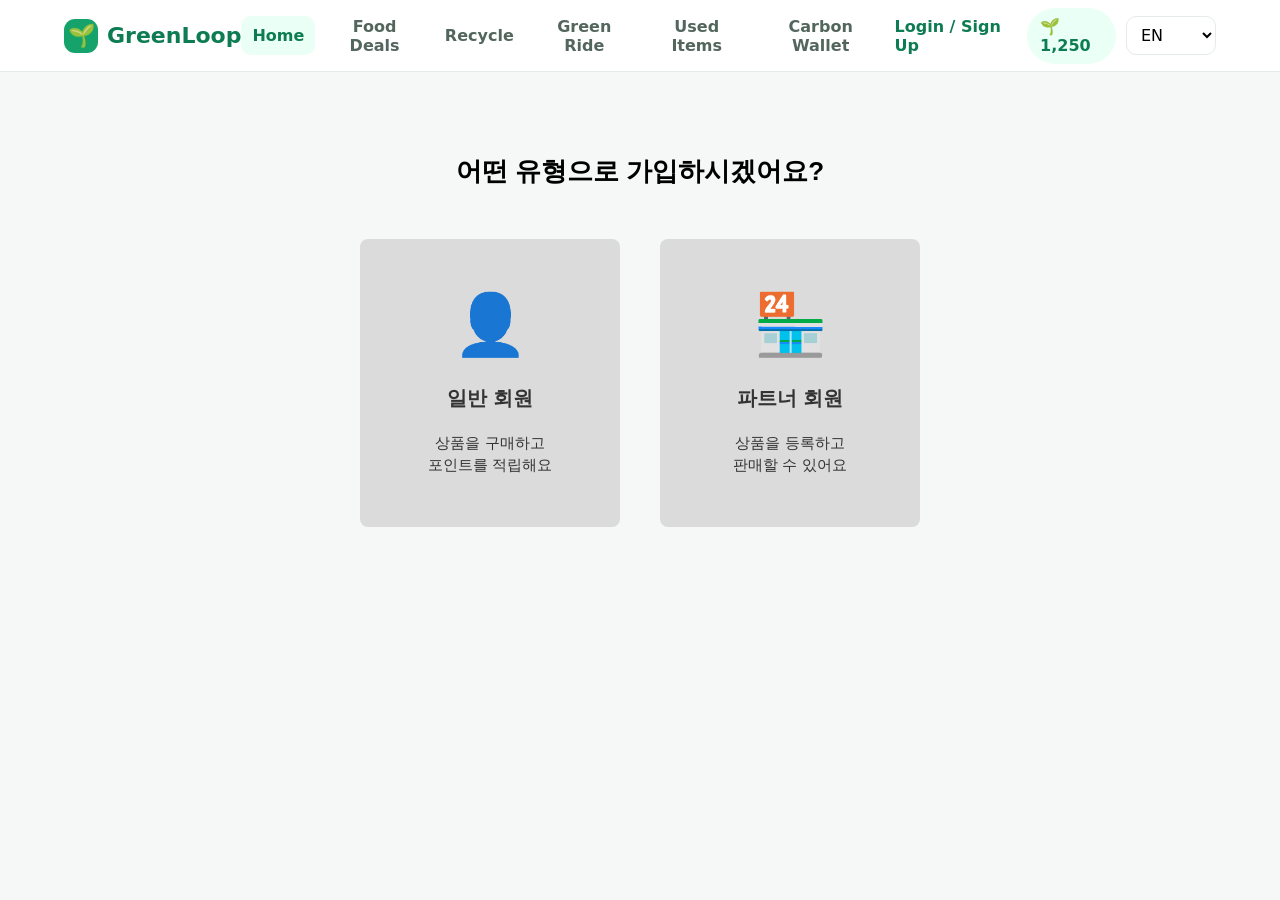
==== register.html @ bd13ed6c "잠깐저장할게요" ====
<!DOCTYPE html>
<html lang="en">
<head>
    <meta charset="UTF-8">
    <meta name="viewport" content="width=device-width, initial-scale=1.0">
    <title>GreenLoop — Sustainable Local Marketplace</title>
    <link rel="stylesheet" href="style.css">
    <style>
        .role-selection-wrapper {
            display: flex;
            flex-direction: column;
            align-items: center;
            padding: 60px 20px;
            font-family: 'Malgun Gothic', sans-serif;
        }

        .role-selection-wrapper .title {
            font-size: 26px;
            font-weight: bold;
            margin-bottom: 50px;
            color: #000;
        }

        .card-container {
            display: flex;
            gap: 40px; /* 두 카드 사이의 간격 */
        }

        /* 카드 기본 스타일 (이미지 기반 회색 배경 적용) */
        .role-card {
            background-color: #dbdbdb; 
            border-radius: 8px;
            width: 260px;
            padding: 50px 20px;
            text-align: center;
            cursor: pointer;
            transition: background-color 0.2s, transform 0.2s;
        }

        .role-card:hover {
            background-color: #cccccc;
            transform: translateY(-3px); /* 마우스 오버 시 살짝 떠오르는 효과 */
        }

        .role-card .icon-placeholder {
            font-size: 60px;
            margin-bottom: 25px;
        }

        .role-card h3 {
            font-size: 20px;
            font-weight: 600;
            margin: 0 0 20px 0;
            color: #333;
        }

        .role-card p {
            font-size: 15px;
            color: #333;
            line-height: 1.5;
            margin: 0;
        }
    </style>
</head>
<body>

    <!-- =========================================================
        NAV
    ========================================================= -->

    <nav class="nav">

        <div class="logo">
            <span>🌱</span>
            GreenLoop
        </div>

        <div class="navlinks">

            <button class="active"
                    data-page="home"
                    onclick="showPage('home',this)">
                Home
            </button>

            <button data-page="food"
                    onclick="showPage('food',this)">
                Food Deals
            </button>

            <button data-page="recycle"
                    onclick="showPage('recycle',this)">
                Recycle
            </button>

            <button data-page="transport"
                    onclick="showPage('transport',this)">
                Green Ride
            </button>

            <button data-page="used"
                    onclick="showPage('used',this)">
                Used Items
            </button>

            <button data-page="wallet"
                    onclick="showPage('wallet',this)">
                Carbon Wallet
            </button>

        </div>

        <div class="actions">
            <div
                href="#"
                id="googleLoginLink"
                data-i18n="login"
                onclick="triggerGoogleLogin(event)"
                style="cursor: pointer; font-weight: 850; color: var(--green2); text-decoration: none; padding: 0 10px;">
                Login / Sign Up
            </div>
            <div id="userInfo" style="display: none; align-items: center; gap: 10px; padding: 0 10px;">
                <span id="userName" style="font-weight: 850; color: var(--green2);"></span>
                <button onclick="logout()" style="cursor: pointer; border: none; background: none; font-weight: 850; color: var(--muted); padding: 0;">
                    Logout
                </button>
            </div>
            <div class="credits">
                🌱 <span id="navCredits">1,250</span>
            </div>

            <select class="lang"
                    id="language"
                    onchange="setLanguage(this.value)">
                <option value="en">EN</option>
                <option value="th">TH</option>
                <option value="ko">한국어</option>
            </select>

        </div>

    </nav>

    <main class="role-selection-wrapper">
        <h2 class="title">어떤 유형으로 가입하시겠어요?</h2>
        
        <div class="card-container">
            <!-- 일반 회원 카드 -->
            <div class="role-card" id="memberCard">
                <div class="icon-placeholder">👤</div> <!-- 이미지로 교체 가능 -->
                <h3>일반 회원</h3>
                <p>상품을 구매하고<br>포인트를 적립해요</p>
            </div>

            <!-- 파트너 회원 카드 -->
            <div class="role-card" id="partnerCard">
                <div class="icon-placeholder">🏪</div> <!-- 이미지로 교체 가능 -->
                <h3>파트너 회원</h3>
                <p>상품을 등록하고<br>판매할 수 있어요</p>
            </div>
        </div>
    </main>
    <script src="script.js"></script>
    <script src="register.js"></script>
</body>
</html>
---- style.css ----
:root{
    --green:#16a36b;
    --green2:#0d7c52;
    --mint:#eafff5;
    --ink:#10241b;
    --muted:#6b7d74;
    --bg:#f5f8f6;
    --card:#fff;
    --line:#e5ece8;
    --yellow:#ffd95a;
    --red:#ff6b6b;
    --blue:#407de8;
    --shadow:0 12px 35px rgba(16,36,27,.08);
}

*{box-sizing:border-box}

html{
    scroll-behavior:smooth;
}

body{
    margin:0;
    font-family:Inter,ui-sans-serif,system-ui,-apple-system,"Segoe UI",sans-serif;
    color:var(--ink);
    background:var(--bg);
}

button,input,select,textarea{
    font:inherit;
}

button{
    cursor:pointer;
    border:0;
}

button:disabled{
    cursor:not-allowed;
    opacity:.65;
}

/* =========================================================
   NAV
========================================================= */

.nav{
    height:72px;
    background:#fff;
    border-bottom:1px solid var(--line);
    display:flex;
    align-items:center;
    justify-content:space-between;
    padding:0 5%;
    position:sticky;
    top:0;
    z-index:100;
}

.logo{
    font-size:22px;
    font-weight:900;
    color:var(--green2);
    display:flex;
    align-items:center;
    gap:9px;
    white-space:nowrap;
}

.logo span{
    background:var(--green);
    color:#fff;
    width:34px;
    height:34px;
    border-radius:11px;
    display:grid;
    place-items:center;
}

.navlinks{
    display:flex;
    gap:7px;
    align-items:center;
}

.navlinks button{
    background:none;
    color:#53665e;
    font-weight:700;
    padding:10px 11px;
    border-radius:10px;
}

.navlinks button:hover,
.navlinks button.active{
    color:var(--green2);
    background:var(--mint);
}

.actions{
    display:flex;
    align-items:center;
    gap:10px;
}

.credits{
    background:var(--mint);
    color:var(--green2);
    padding:9px 13px;
    border-radius:999px;
    font-weight:850;
}

.lang{
    border:1px solid var(--line);
    background:#fff;
    border-radius:10px;
    padding:8px 10px;
}

/* =========================================================
   PAGE
========================================================= */

.page{
    display:none;
    min-height:calc(100vh - 72px);
    animation:fadeIn .25s ease;
}

.page.active{
    display:block;
}

@keyframes fadeIn{
    from{
        opacity:0;
        transform:translateY(8px);
    }
    to{
        opacity:1;
        transform:translateY(0);
    }
}

.container{
    max-width:1280px;
    margin:auto;
    padding:32px 5% 70px;
}

/* =========================================================
   COMMON
========================================================= */

.sectionHead{
    display:flex;
    justify-content:space-between;
    align-items:end;
    margin:25px 0 18px;
}

.sectionHead h2{
    margin:0;
    font-size:25px;
}

.sectionHead p{
    margin:5px 0 0;
    color:var(--muted);
}

.viewall{
    background:none;
    color:var(--green2);
    font-weight:850;
}

.grid{
    display:grid;
    grid-template-columns:repeat(4,1fr);
    gap:16px;
}

.card{
    background:#fff;
    border:1px solid var(--line);
    border-radius:20px;
    overflow:hidden;
    box-shadow:var(--shadow);
    transition:.2s;
}

.card:hover{
    transform:translateY(-3px);
}

.pic{
    height:160px;
    display:grid;
    place-items:center;
    font-size:65px;
    background:linear-gradient(135deg,#dff8eb,#f7fff9);
    position:relative;
}

.tag{
    position:absolute;
    left:12px;
    top:12px;
    background:#fff;
    padding:6px 9px;
    border-radius:999px;
    font-size:12px;
    font-weight:850;
    color:var(--green2);
}

.cardbody{
    padding:16px;
}

.cardbody h3{
    margin:0 0 7px;
    font-size:17px;
}

.muted{
    color:var(--muted);
    font-size:13px;
}

.price{
    margin-top:12px;
    display:flex;
    align-items:center;
    gap:8px;
}

.price strong{
    font-size:20px;
}

.old{
    text-decoration:line-through;
    color:#9ba9a3;
}

.discount{
    color:#e04d4d;
    font-size:12px;
    font-weight:800;
    background:#fff0f0;
    padding:5px 7px;
    border-radius:7px;
}

.row{
    display:flex;
    justify-content:space-between;
    align-items:center;
    gap:10px;
    margin-top:13px;
}

.primary{
    background:var(--green);
    color:#fff;
    padding:10px 13px;
    border-radius:10px;
    font-weight:800;
}

.primary:hover{
    background:var(--green2);
}

.secondary{
    background:var(--mint);
    color:var(--green2);
    padding:10px 13px;
    border-radius:10px;
    font-weight:800;
}

/* =========================================================
   PAGE HEADER
========================================================= */

.pageHeader{
    background:linear-gradient(135deg,#0d7c52,#18ad70);
    color:#fff;
    border-radius:25px;
    padding:30px;
    margin-bottom:25px;
}

.pageHeader h1{
    margin:0;
    font-size:36px;
}

.pageHeader p{
    margin:8px 0 0;
    opacity:.92;
}

/* =========================================================
   HOME
========================================================= */

.hero{
    display:grid;
    grid-template-columns:1.35fr .65fr;
    gap:24px;
    margin-bottom:25px;
}

.heroMain{
    background:linear-gradient(135deg,#0d7c52,#18ad70);
    border-radius:28px;
    padding:42px;
    color:#fff;
    min-height:340px;
    position:relative;
    overflow:hidden;
}

.heroMain::after{
    content:"🌱";
    position:absolute;
    right:30px;
    bottom:-25px;
    font-size:170px;
    opacity:.13;
}

.heroMain h1{
    font-size:48px;
    line-height:1.03;
    margin:0 0 15px;
    max-width:650px;
}

.heroMain p{
    font-size:18px;
    opacity:.9;
    max-width:560px;
}

.search{
    margin-top:28px;
    background:#fff;
    border-radius:15px;
    padding:5px;
    display:flex;
    max-width:650px;
}

.search input{
    border:0;
    outline:0;
    flex:1;
    padding:13px 15px;
    color:var(--ink);
    background:transparent;
}

.search button{
    background:var(--green2);
    color:#fff;
    padding:12px 18px;
    border-radius:11px;
}

.wallet{
    background:#10241b;
    border-radius:28px;
    padding:30px;
    color:#fff;
    box-shadow:var(--shadow);
}

.wallet small{
    color:#b8cec4;
}

.wallet .big{
    font-size:43px;
    font-weight:900;
    margin:12px 0;
}

.wallet .impact{
    background:#1a392d;
    padding:15px;
    border-radius:16px;
    margin-top:22px;
}

.redeem{
    margin-top:16px;
    width:100%;
    background:var(--yellow);
    color:#1f2b22;
    padding:13px;
    border-radius:12px;
    font-weight:850;
}

.quick{
    display:grid;
    grid-template-columns:repeat(4,1fr);
    gap:14px;
    margin-bottom:32px;
}

.quick button{
    background:#fff;
    border:1px solid var(--line);
    padding:18px;
    border-radius:18px;
    text-align:left;
    box-shadow:var(--shadow);
    transition:.2s;
}

.quick button:hover{
    transform:translateY(-3px);
}

.quick span{
    font-size:25px;
}

.quick b{
    display:block;
    margin-top:8px;
}

.featurePanel{
    background:#fff;
    border:1px solid var(--line);
    border-radius:24px;
    padding:25px;
    box-shadow:var(--shadow);
}

.featureStats{
    display:grid;
    grid-template-columns:repeat(3,1fr);
    gap:15px;
}

.statBox{
    background:var(--mint);
    border-radius:18px;
    padding:20px;
}

.statBox strong{
    display:block;
    font-size:30px;
    color:var(--green2);
}

.statBox span{
    color:var(--muted);
    font-size:13px;
}

/* =========================================================
   FOOD PAGE
========================================================= */

.foodHeader{
    display:flex;
    justify-content:space-between;
    align-items:center;
}

.foodCartButton{
    background:#10241b;
    color:#fff;
    padding:12px 17px;
    border-radius:13px;
    font-weight:850;
}

.foodCartButton span{
    background:var(--green);
    padding:3px 7px;
    border-radius:999px;
    margin-left:5px;
}

.foodToolbar{
    display:flex;
    gap:10px;
    overflow-x:auto;
    margin-bottom:20px;
    padding-bottom:3px;
}

.foodCategory{
    background:#fff;
    border:1px solid var(--line);
    color:#52655d;
    padding:10px 16px;
    border-radius:999px;
    white-space:nowrap;
    font-weight:750;
}

.foodCategory:hover,
.foodCategory.active{
    background:var(--green);
    color:#fff;
    border-color:var(--green);
}

.foodBanner{
    background:linear-gradient(135deg,#0d7c52,#18ad70);
    color:#fff;
    border-radius:23px;
    padding:25px 30px;
    display:flex;
    justify-content:space-between;
    align-items:center;
    margin-bottom:30px;
    overflow:hidden;
}

.foodBanner span{
    background:rgba(255,255,255,.15);
    padding:6px 9px;
    border-radius:999px;
    font-size:11px;
    font-weight:900;
}

.foodBanner h2{
    font-size:38px;
    margin:12px 0 4px;
}

.foodBanner p{
    margin:0;
    opacity:.9;
}

.foodBannerIcon{
    font-size:105px;
    opacity:.3;
}

.restaurantGrid{
    display:grid;
    grid-template-columns:repeat(2,1fr);
    gap:18px;
}

.restaurantCard{
    background:#fff;
    border:1px solid var(--line);
    border-radius:22px;
    overflow:hidden;
    box-shadow:var(--shadow);
    transition:.2s;
}

.restaurantCard:hover{
    transform:translateY(-3px);
}

.restaurantImage{
    height:210px;
    display:grid;
    place-items:center;
    font-size:85px;
    position:relative;
}

.bakeryImage{
    background:linear-gradient(135deg,#fff0dc,#fffaf3);
}

.sushiImage{
    background:linear-gradient(135deg,#ffe5e5,#fff8f8);
}

.pizzaImage{
    background:linear-gradient(135deg,#ffeacb,#fff8ed);
}

.saladImage{
    background:linear-gradient(135deg,#ddf8df,#f7fff7);
}

.restaurantDiscount{
    position:absolute;
    left:14px;
    top:14px;
    background:#fff;
    color:#dd4040;
    padding:7px 10px;
    border-radius:999px;
    font-size:12px;
    font-weight:900;
    box-shadow:0 3px 12px rgba(0,0,0,.08);
}

.restaurantOpen{
    position:absolute;
    right:14px;
    top:14px;
    background:#16a36b;
    color:#fff;
    padding:7px 10px;
    border-radius:999px;
    font-size:11px;
    font-weight:900;
}

.restaurantBody{
    padding:17px;
}

.restaurantTop{
    display:flex;
    justify-content:space-between;
    gap:10px;
}

.restaurantTop h3{
    margin:0 0 5px;
}

.restaurantMeta{
    color:var(--muted);
    font-size:13px;
}

.restaurantEco{
    background:var(--mint);
    color:var(--green2);
    padding:6px 9px;
    height:max-content;
    border-radius:999px;
    font-size:12px;
    font-weight:900;
}

.restaurantDescription{
    color:var(--muted);
    font-size:13px;
    line-height:1.5;
}

.restaurantDelivery{
    display:flex;
    justify-content:space-between;
    color:#52655d;
    font-size:12px;
    margin:12px 0;
}

.restaurantButton{
    width:100%;
    background:var(--green);
    color:#fff;
    padding:12px;
    border-radius:11px;
    font-weight:850;
}

.restaurantButton:hover{
    background:var(--green2);
}

.foodItemGrid{
    display:grid;
    grid-template-columns:repeat(3,1fr);
    gap:18px;
}

.foodItemCard{
    background:#fff;
    border:1px solid var(--line);
    border-radius:22px;
    overflow:hidden;
    box-shadow:var(--shadow);
    transition:.2s;
}

.foodItemCard:hover{
    transform:translateY(-3px);
}

.foodItemImage{
    height:120px;
    display:grid;
    place-items:center;
    font-size:56px;
    background:var(--mint);
}

.foodItemBody{
    padding:17px;
}

.foodItemBody h4{
    margin:0 0 4px;
}

.foodItemRestaurant{
    margin:0 0 8px;
    color:var(--green2);
    font-size:12px;
    font-weight:850;
}

.foodItemDescription{
    margin:0 0 12px;
    color:var(--muted);
    font-size:13px;
    line-height:1.5;
}

.foodItemFooter{
    display:flex;
    justify-content:space-between;
    align-items:center;
}

.greenFoodRewards{
    margin-top:28px;
    background:var(--mint);
    padding:18px 20px;
    border-radius:18px;
    display:flex;
    align-items:center;
    gap:14px;
}

.greenFoodIcon{
    font-size:35px;
}

.greenFoodRewards p{
    margin:4px 0 0;
    color:var(--muted);
    font-size:13px;
}

/* =========================================================
   FOOD MODALS
========================================================= */

.foodModal{
    display:none;
    position:fixed;
    inset:0;
    background:rgba(10,25,18,.58);
    z-index:500;
    padding:20px;
    overflow-y:auto;
    align-items:center;
    justify-content:center;
}

.foodModal.show{
    display:flex;
}

.foodModalBox{
    width:min(720px,100%);
    max-height:92vh;
    overflow-y:auto;
    background:#fff;
    border-radius:25px;
    padding:25px;
    box-shadow:0 30px 80px rgba(0,0,0,.2);
}

.checkoutBox{
    width:min(600px,100%);
}

.foodModalHeader{
    display:flex;
    justify-content:space-between;
    gap:15px;
    align-items:flex-start;
}

.foodModalHeader h2{
    margin:6px 0 4px;
}

.foodModalRestaurantIcon{
    width:54px;
    height:54px;
    border-radius:15px;
    background:var(--mint);
    display:grid;
    place-items:center;
    font-size:28px;
}

.closeFoodModal{
    width:36px;
    height:36px;
    border-radius:50%;
    background:#edf3f0;
    font-size:20px;
}

.menuList{
    margin-top:20px;
}

.menuItem{
    display:grid;
    grid-template-columns:80px 1fr auto;
    gap:13px;
    align-items:center;
    padding:13px 0;
    border-bottom:1px solid var(--line);
}

.menuItemImage{
    width:80px;
    height:80px;
    border-radius:15px;
    display:grid;
    place-items:center;
    font-size:38px;
    background:var(--mint);
}

.menuItemInfo h4{
    margin:0 0 4px;
}

.menuItemInfo p{
    margin:0 0 6px;
    color:var(--muted);
    font-size:12px;
}

.menuPrice{
    font-weight:900;
    color:var(--green2);
}

.addMenu{
    background:var(--green);
    color:#fff;
    width:38px;
    height:38px;
    border-radius:50%;
    font-size:20px;
    font-weight:900;
}

.restaurantNote{
    margin-top:15px;
    padding:12px;
    background:var(--mint);
    color:var(--green2);
    border-radius:12px;
    display:flex;
    gap:8px;
    font-size:12px;
}

.checkoutButton{
    margin-top:15px;
    width:100%;
    background:var(--green);
    color:#fff;
    padding:14px;
    border-radius:13px;
    font-weight:900;
}

.cartItems{
    margin:15px 0;
}

.emptyCart{
    text-align:center;
    padding:35px;
    color:var(--muted);
}

.cartItem{
    display:flex;
    align-items:center;
    gap:12px;
    padding:12px 0;
    border-bottom:1px solid var(--line);
}

.cartItemEmoji{
    width:45px;
    height:45px;
    background:var(--mint);
    border-radius:12px;
    display:grid;
    place-items:center;
    font-size:22px;
}

.cartItemInfo{
    flex:1;
}

.cartItemInfo small{
    display:block;
    color:var(--muted);
    margin-top:3px;
}

.qtyControls{
    display:flex;
    align-items:center;
    gap:7px;
}

.qtyControls button{
    width:28px;
    height:28px;
    border-radius:8px;
    background:#edf3f0;
}

.deliveryOptions{
    display:flex;
    flex-direction:column;
    gap:8px;
}

.deliveryOption{
    background:#fff;
    border:1px solid var(--line);
    border-radius:14px;
    padding:13px;
    display:flex;
    justify-content:space-between;
    align-items:center;
    text-align:left;
}

.deliveryOption.active{
    border:2px solid var(--green);
    background:var(--mint);
}

.deliveryOption small{
    display:block;
    color:var(--muted);
    margin-top:4px;
}

.timeOptions{
    display:grid;
    grid-template-columns:repeat(3,1fr);
    gap:8px;
}

.timeOption{
    background:#fff;
    border:1px solid var(--line);
    border-radius:13px;
    padding:12px;
    display:flex;
    gap:8px;
    align-items:center;
    text-align:left;
}

.timeOption.active{
    border:2px solid var(--green);
    background:var(--mint);
}

.timeOption small{
    display:block;
    color:var(--muted);
    font-size:11px;
    margin-top:2px;
}

.scheduleArea{
    display:none;
    margin-top:10px;
}

.scheduleArea.show{
    display:block;
}

.scheduleArea label{
    display:block;
    font-size:12px;
    color:var(--muted);
    margin-bottom:5px;
}

.scheduleArea select{
    width:100%;
    border:1px solid var(--line);
    border-radius:10px;
    padding:10px;
}

.addressBox{
    display:grid;
    grid-template-columns:35px 1fr auto;
    gap:10px;
    align-items:center;
    padding:13px;
    border:1px solid var(--line);
    border-radius:14px;
}

.addressBox small{
    display:block;
    color:var(--muted);
    font-size:12px;
    margin-top:3px;
}

.addressBox button{
    background:none;
    color:var(--green2);
    font-weight:800;
}

.paymentOptions{
    display:flex;
    flex-direction:column;
    gap:8px;
}

.paymentOption{
    display:grid;
    grid-template-columns:35px 1fr 25px;
    align-items:center;
    gap:10px;
    background:#fff;
    border:1px solid var(--line);
    border-radius:14px;
    padding:12px;
    text-align:left;
}

.paymentOption.active{
    border:2px solid var(--green);
    background:var(--mint);
}

.paymentOption small{
    display:block;
    color:var(--muted);
    font-size:12px;
    margin-top:3px;
}

.promoBox{
    display:flex;
    gap:8px;
}

.promoBox input{
    flex:1;
    border:1px solid var(--line);
    border-radius:11px;
    padding:11px;
    outline:none;
}

.promoBox button{
    background:var(--green2);
    color:#fff;
    border-radius:11px;
    padding:0 15px;
    font-weight:850;
}

.promoMessage{
    color:var(--green2);
    font-size:12px;
    margin-top:7px;
}

.groupOrderBox{
    margin-top:18px;
    padding:15px;
    background:#f5f8f6;
    border-radius:15px;
    display:flex;
    justify-content:space-between;
    align-items:center;
}

.groupOrderBox p{
    margin:4px 0 0;
    color:var(--muted);
    font-size:12px;
}

.groupOrderBox button{
    background:var(--green);
    color:#fff;
    padding:9px 13px;
    border-radius:9px;
    font-weight:800;
}

.orderNote{
    width:100%;
    min-height:80px;
    resize:none;
    border:1px solid var(--line);
    border-radius:12px;
    padding:12px;
    outline:none;
}

.priceSummary{
    margin-top:20px;
    border-top:1px solid var(--line);
    padding-top:15px;
}

.priceSummary > div{
    display:flex;
    justify-content:space-between;
    padding:7px 0;
    color:#52655d;
}

.priceSummary .totalRow{
    margin-top:7px;
    padding-top:14px;
    border-top:1px solid var(--line);
    color:var(--ink);
    font-size:20px;
}

.discountText{
    color:#e04d4d !important;
}

.placeOrderButton{
    width:100%;
    background:var(--green);
    color:#fff;
    padding:15px;
    margin-top:14px;
    border-radius:14px;
    font-size:16px;
    font-weight:900;
}

/* =========================================================
   FOOD ORDER TRACKING
========================================================= */

.orderTrackingBox{
    width:min(600px,100%);
}

.orderSuccess{
    text-align:center;
}

.orderSuccess > div{
    width:62px;
    height:62px;
    margin:auto;
    border-radius:50%;
    background:var(--green);
    color:#fff;
    display:grid;
    place-items:center;
    font-size:30px;
    font-weight:900;
}

.orderSuccess h2{
    margin:12px 0 5px;
}

.orderSuccess p{
    color:var(--muted);
}

.orderMap{
    height:230px;
    background:
        linear-gradient(
            35deg,
            transparent 45%,
            #fff 46%,
            #fff 52%,
            transparent 53%
        ),
        #dcefe4;
    border-radius:18px;
    position:relative;
    overflow:hidden;
    margin:20px 0;
}

.restaurantPin,
.customerPin,
.deliveryBike{
    position:absolute;
    width:45px;
    height:45px;
    border-radius:50%;
    display:grid;
    place-items:center;
    background:#fff;
    box-shadow:0 5px 15px rgba(0,0,0,.15);
    z-index:4;
}

.restaurantPin{
    left:12%;
    top:25%;
}

.deliveryBike{
    left:45%;
    top:50%;
    transition:1s linear;
}

.customerPin{
    right:12%;
    bottom:18%;
}

.orderRoute{
    position:absolute;
    left:15%;
    top:48%;
    width:70%;
    height:5px;
    background:
        repeating-linear-gradient(
            90deg,
            var(--green) 0 10px,
            transparent 10px 17px
        );
    transform:rotate(20deg);
}

.trackingStatus{
    display:flex;
    flex-direction:column;
}

.trackingStep{
    display:grid;
    grid-template-columns:38px 1fr;
    gap:10px;
    position:relative;
    padding-bottom:20px;
}

.trackingStep:not(:last-child)::after{
    content:"";
    position:absolute;
    left:17px;
    top:30px;
    width:2px;
    height:45px;
    background:#dce7e2;
}

.trackingStep span{
    width:34px;
    height:34px;
    border-radius:50%;
    background:#e8efeb;
    color:#728279;
    display:grid;
    place-items:center;
    font-weight:900;
}

.trackingStep.active span{
    background:var(--green);
    color:#fff;
}

.trackingStep small{
    display:block;
    color:var(--muted);
    margin-top:4px;
    font-size:12px;
}

.driverTrackingCard{
    background:#f5f8f6;
    border-radius:15px;
    padding:13px;
    display:flex;
    align-items:center;
    gap:10px;
}

.driverTrackingAvatar{
    width:45px;
    height:45px;
    border-radius:50%;
    background:var(--mint);
    display:grid;
    place-items:center;
    font-size:22px;
}

.driverTrackingCard > div:nth-child(2){
    flex:1;
}

.driverTrackingCard small{
    display:block;
    color:var(--muted);
    font-size:12px;
    margin-top:3px;
}

.driverTrackingCard button{
    width:36px;
    height:36px;
    border-radius:50%;
    background:#fff;
}

/* =========================================================
   GREEN RIDE
========================================================= */

.rideApp{
    display:grid;
    grid-template-columns:1.5fr .7fr;
    gap:18px;
    background:#fff;
    padding:14px;
    border-radius:28px;
    border:1px solid var(--line);
    box-shadow:var(--shadow);
}

.rideMap{
    height:650px;
    position:relative;
    overflow:hidden;
    border-radius:22px;
    background:
        linear-gradient(
            35deg,
            transparent 45%,
            #fff 46%,
            #fff 52%,
            transparent 53%
        ),
        linear-gradient(
            -20deg,
            transparent 43%,
            #fff 44%,
            #fff 51%,
            transparent 52%
        ),
        #dcefe4;
}

.rideMap::before{
    content:"";
    position:absolute;
    inset:0;
    background:
        repeating-linear-gradient(
            90deg,
            transparent 0,
            transparent 100px,
            rgba(255,255,255,.35) 101px,
            rgba(255,255,255,.35) 103px
        );
}

.mapRoad{
    position:absolute;
    background:rgba(255,255,255,.85);
    border-radius:999px;
}

.mapRoad.r1{
    width:120%;
    height:28px;
    left:-10%;
    top:42%;
    transform:rotate(-20deg);
}

.mapRoad.r2{
    width:120%;
    height:24px;
    left:-10%;
    top:65%;
    transform:rotate(28deg);
}

.userLocation{
    position:absolute;
    left:30%;
    top:65%;
    width:44px;
    height:44px;
    background:#1976ff;
    border:4px solid #fff;
    border-radius:50%;
    display:grid;
    place-items:center;
    z-index:5;
    box-shadow:0 5px 20px rgba(0,0,0,.2);
}

.userPulse{
    position:absolute;
    width:70px;
    height:70px;
    background:rgba(25,118,255,.15);
    border-radius:50%;
    animation:pulse 2s infinite;
}

@keyframes pulse{
    0%{
        transform:scale(.7);
        opacity:.8;
    }
    100%{
        transform:scale(1.4);
        opacity:0;
    }
}

.evMarker{
    position:absolute;
    left:63%;
    top:20%;
    width:54px;
    height:54px;
    background:#10241b;
    border:4px solid #fff;
    border-radius:50%;
    display:grid;
    place-items:center;
    font-size:24px;
    z-index:10;
    box-shadow:0 7px 20px rgba(0,0,0,.25);
    transition:left 1s linear,top 1s linear;
}

.driverArrow{
    position:absolute;
    top:-18px;
    color:var(--green);
    font-size:13px;
}

.mapDestination{
    position:absolute;
    left:75%;
    top:72%;
    width:42px;
    height:42px;
    background:#ff5757;
    color:#fff;
    border:4px solid #fff;
    border-radius:50%;
    display:grid;
    place-items:center;
    z-index:5;
}

.mapETA{
    position:absolute;
    top:20px;
    left:20px;
    background:#fff;
    padding:12px 16px;
    border-radius:14px;
    box-shadow:var(--shadow);
    display:flex;
    flex-direction:column;
}

.mapETA strong{
    font-size:20px;
}

.mapETA span{
    color:var(--muted);
    font-size:12px;
}

.mapControls{
    position:absolute;
    right:18px;
    bottom:18px;
    display:flex;
    flex-direction:column;
    gap:6px;
}

.mapControls button{
    width:42px;
    height:42px;
    background:#fff;
    border-radius:12px;
    font-size:20px;
    box-shadow:var(--shadow);
}

.ridePanel{
    padding:20px;
}

.driverStatus{
    background:#f0fff7;
    color:var(--green2);
    padding:12px;
    border-radius:12px;
    font-weight:800;
    margin-bottom:20px;
}

.statusDot{
    display:inline-block;
    width:9px;
    height:9px;
    background:#16a36b;
    border-radius:50%;
    margin-right:6px;
    animation:statusPulse 1.2s infinite;
}

@keyframes statusPulse{
    50%{opacity:.3}
}

.locationInput{
    display:flex;
    align-items:center;
    gap:10px;
    border:1px solid var(--line);
    padding:13px;
    border-radius:13px;
    background:#fafcfb;
}

.locationInput input{
    width:100%;
    border:0;
    outline:0;
    background:transparent;
}

.locationLine{
    height:20px;
    width:2px;
    background:#d8e3de;
    margin-left:20px;
}

.rideTitle{
    margin-top:24px;
}

.vehicleOptions{
    display:flex;
    flex-direction:column;
    gap:8px;
}

.vehicle{
    display:grid;
    grid-template-columns:40px 1fr auto;
    align-items:center;
    gap:10px;
    padding:12px;
    border:1px solid var(--line);
    border-radius:14px;
    background:#fff;
    text-align:left;
    transition:.2s;
}

.vehicle:hover,
.vehicle.active{
    border:2px solid var(--green);
    background:var(--mint);
}

.vehicleIcon{
    font-size:25px;
}

.vehicle small{
    display:block;
    color:var(--muted);
    margin-top:3px;
}

.rideInfo{
    margin-top:18px;
    padding:15px;
    background:#f5f8f6;
    border-radius:15px;
    display:flex;
    justify-content:space-between;
}

.rideInfo small{
    display:block;
    color:var(--muted);
}

.rideInfo strong{
    display:block;
    font-size:19px;
    margin-top:3px;
}

.callRide{
    width:100%;
    margin-top:15px;
    padding:15px;
    border-radius:14px;
    background:var(--green);
    color:#fff;
    font-weight:900;
    font-size:16px;
}

.callRide:hover{
    background:var(--green2);
}

.driverCard{
    margin-top:15px;
    display:flex;
    align-items:center;
    gap:12px;
    padding:14px;
    border:1px solid var(--line);
    border-radius:15px;
}

.driverAvatar{
    width:45px;
    height:45px;
    border-radius:50%;
    background:var(--mint);
    display:grid;
    place-items:center;
    font-size:23px;
}

.driverInfo{
    flex:1;
}

.driverInfo span,
.driverInfo small{
    display:block;
    color:var(--muted);
    font-size:12px;
    margin-top:3px;
}

.driverActions{
    display:flex;
    gap:5px;
}

.driverActions button{
    width:35px;
    height:35px;
    border-radius:50%;
    background:var(--mint);
}

/* =========================================================
   RECYCLE
========================================================= */

.recycleBanner{
    display:grid;
    grid-template-columns:1fr 1fr;
    gap:18px;
    margin-bottom:25px;
}

.recycleInfo{
    background:var(--mint);
    border-radius:22px;
    padding:25px;
}

.recycleInfo strong{
    display:block;
    color:var(--green2);
    font-size:42px;
}

.recycleInfo span{
    color:var(--muted);
}

.earnBadge{
    background:#10241b;
    color:#fff;
    border-radius:22px;
    padding:25px;
    display:flex;
    flex-direction:column;
    justify-content:center;
}

/* =========================================================
   USED
========================================================= */

.marketToolbar{
    background:#fff;
    padding:15px;
    border-radius:17px;
    border:1px solid var(--line);
    display:flex;
    gap:10px;
    margin-bottom:20px;
}

.marketToolbar input{
    flex:1;
    border:1px solid var(--line);
    padding:11px 14px;
    border-radius:11px;
    outline:none;
}

/* =========================================================
   WALLET
========================================================= */

.walletPage{
    display:grid;
    grid-template-columns:1fr 1fr;
    gap:20px;
}

.bigWallet{
    background:#10241b;
    color:#fff;
    border-radius:25px;
    padding:30px;
}

.bigWallet .number{
    font-size:60px;
    font-weight:950;
    margin:15px 0;
}

.walletProgress{
    background:#1a392d;
    height:14px;
    border-radius:999px;
    overflow:hidden;
    margin-top:20px;
}

.walletProgress div{
    width:82%;
    height:100%;
    background:var(--green);
    border-radius:999px;
}

.rewardPanel{
    background:#fff;
    border:1px solid var(--line);
    border-radius:25px;
    padding:25px;
}

.reward{
    display:flex;
    justify-content:space-between;
    align-items:center;
    gap:10px;
    padding:15px;
    background:var(--mint);
    border-radius:15px;
    margin:10px 0;
}

/* =========================================================
   ACTIVITY
========================================================= */

.activity{
    display:grid;
    grid-template-columns:1fr 1fr;
    gap:16px;
}

.panel{
    background:#fff;
    border:1px solid var(--line);
    border-radius:20px;
    padding:20px;
}

.activityItem{
    display:flex;
    justify-content:space-between;
    padding:14px 0;
    border-bottom:1px solid var(--line);
}

.activityItem:last-child{
    border:0;
}

.plus{
    color:var(--green);
    font-weight:900;
}

/* =========================================================
   FOOTER
========================================================= */

.footer{
    background:#10241b;
    color:#d7e7df;
    padding:35px 5%;
    display:flex;
    justify-content:space-between;
    align-items:center;
}

.footer b{
    color:#fff;
}

/* =========================================================
   TOAST
========================================================= */

.toast{
    position:fixed;
    right:22px;
    bottom:22px;
    background:#10241b;
    color:#fff;
    padding:14px 18px;
    border-radius:13px;
    box-shadow:var(--shadow);
    transform:translateY(120px);
    transition:.3s;
    z-index:1000;
}

.toast.show{
    transform:translateY(0);
}

/* =========================================================
   RESPONSIVE
========================================================= */

@media(max-width:1100px){

    .grid{
        grid-template-columns:repeat(2,1fr);
    }

    .navlinks{
        gap:2px;
    }

    .navlinks button{
        padding:8px;
        font-size:13px;
    }
}

@media(max-width:900px){

    .navlinks{
        display:none;
    }

    .hero{
        grid-template-columns:1fr;
    }

    .quick{
        grid-template-columns:repeat(2,1fr);
    }

    .rideApp{
        grid-template-columns:1fr;
    }

    .rideMap{
        height:480px;
    }

    .walletPage{
        grid-template-columns:1fr;
    }

    .recycleBanner{
        grid-template-columns:1fr;
    }

    .activity{
        grid-template-columns:1fr;
    }
}

@media(max-width:700px){

    .restaurantGrid{
        grid-template-columns:1fr;
    }

    .foodItemGrid{
        grid-template-columns:1fr;
    }

    .foodHeader{
        align-items:flex-start;
        gap:15px;
    }

    .foodBannerIcon{
        display:none;
    }

    .foodBanner h2{
        font-size:30px;
    }

    .timeOptions{
        grid-template-columns:1fr;
    }

    .menuItem{
        grid-template-columns:65px 1fr auto;
    }

    .menuItemImage{
        width:65px;
        height:65px;
    }

    .foodModal{
        padding:8px;
    }

    .foodModalBox{
        border-radius:20px;
        padding:18px;
    }
}

@media(max-width:560px){

    .nav{
        padding:0 4%;
    }

    .container{
        padding-left:4%;
        padding-right:4%;
    }

    .grid{
        grid-template-columns:1fr;
    }

    .quick{
        grid-template-columns:1fr 1fr;
    }

    .heroMain{
        padding:28px;
    }

    .heroMain h1{
        font-size:34px;
    }

    .wallet .big{
        font-size:36px;
    }

    .heroMain p{
        font-size:16px;
    }

    .featureStats{
        grid-template-columns:1fr;
    }

    .rideMap{
        height:400px;
    }

    .ridePanel{
        padding:12px;
    }

    .bigWallet .number{
        font-size:45px;
    }

    .marketToolbar{
        flex-direction:column;
    }

    .footer{
        flex-direction:column;
        align-items:flex-start;
        gap:12px;
    }

    .cartItem{
        flex-wrap:wrap;
    }
}
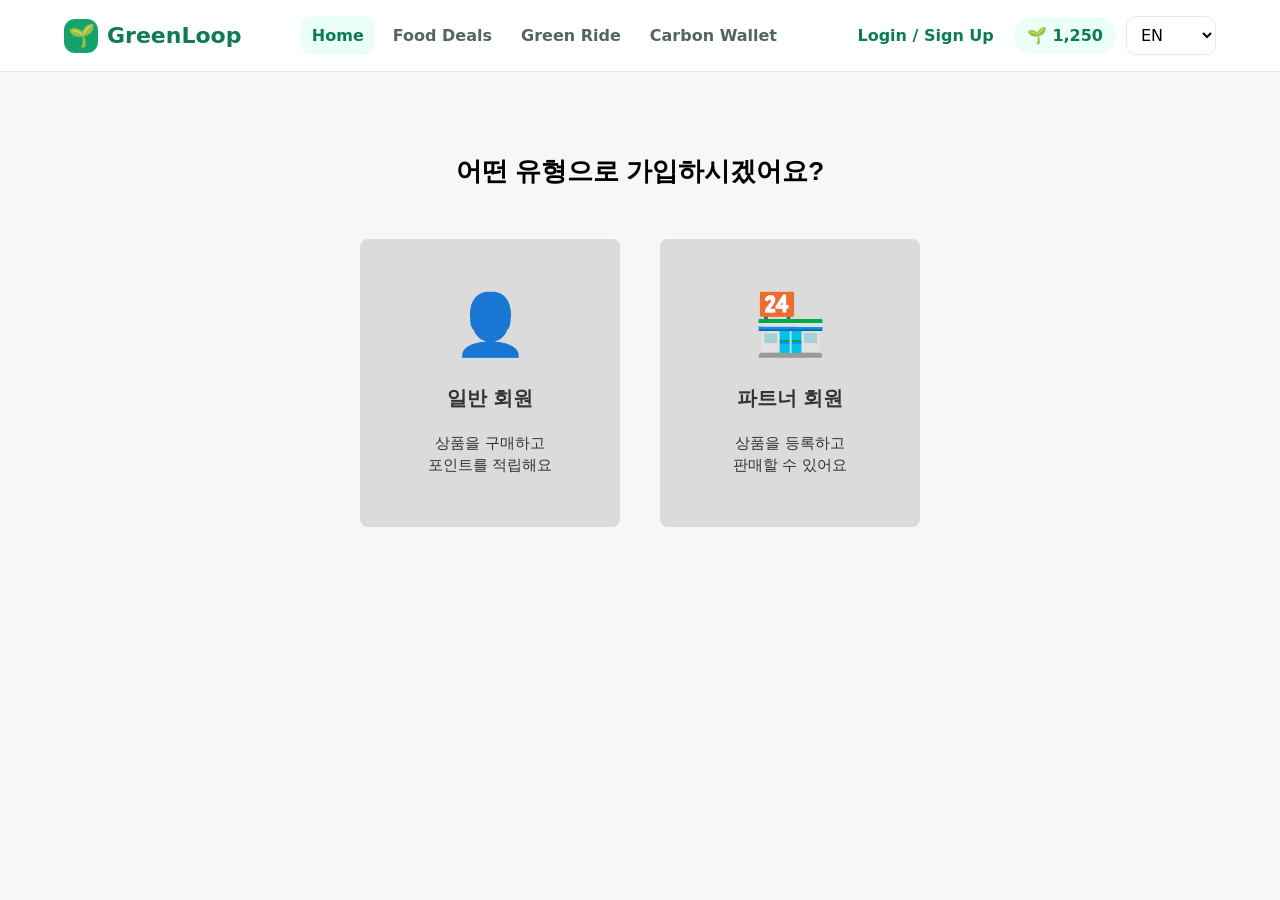
==== commit c13839d4: "Remove Recycle and Used Items pages Drops the two sessions entirely: nav entries, home quick-links, " ====
--- a/register.html
+++ b/register.html
@@ -88,19 +88,9 @@
                 Food Deals
             </button>
 
-            <button data-page="recycle"
-                    onclick="showPage('recycle',this)">
-                Recycle
-            </button>
-
             <button data-page="transport"
                     onclick="showPage('transport',this)">
                 Green Ride
-            </button>
-
-            <button data-page="used"
-                    onclick="showPage('used',this)">
-                Used Items
             </button>
 
             <button data-page="wallet"
--- a/style.css
+++ b/style.css
@@ -703,6 +703,15 @@
     place-items:center;
     font-size:56px;
     background:var(--mint);
+    overflow:hidden;
+}
+
+.foodItemImage img{
+    width:100%;
+    height:100%;
+    object-fit:cover;
+    font-size:12px;
+    color:var(--muted);
 }
 
 .foodItemBody{
@@ -1128,6 +1137,40 @@
     border-radius:12px;
     padding:12px;
     outline:none;
+}
+
+.formField{
+    margin-bottom:18px;
+}
+
+.formField label{
+    display:block;
+    margin-bottom:7px;
+    font-weight:750;
+    font-size:13px;
+    color:#52655d;
+}
+
+.formField input,
+.formField select{
+    width:100%;
+    border:1px solid var(--line);
+    background:#fafcfb;
+    padding:12px 13px;
+    border-radius:12px;
+    outline:none;
+    font-family:inherit;
+    font-size:14px;
+    color:inherit;
+}
+
+.formRow{
+    display:flex;
+    gap:14px;
+}
+
+.formRow .formField{
+    flex:1;
 }
 
 .priceSummary{
@@ -1701,65 +1744,6 @@
 }
 
 /* =========================================================
-   RECYCLE
-========================================================= */
-
-.recycleBanner{
-    display:grid;
-    grid-template-columns:1fr 1fr;
-    gap:18px;
-    margin-bottom:25px;
-}
-
-.recycleInfo{
-    background:var(--mint);
-    border-radius:22px;
-    padding:25px;
-}
-
-.recycleInfo strong{
-    display:block;
-    color:var(--green2);
-    font-size:42px;
-}
-
-.recycleInfo span{
-    color:var(--muted);
-}
-
-.earnBadge{
-    background:#10241b;
-    color:#fff;
-    border-radius:22px;
-    padding:25px;
-    display:flex;
-    flex-direction:column;
-    justify-content:center;
-}
-
-/* =========================================================
-   USED
-========================================================= */
-
-.marketToolbar{
-    background:#fff;
-    padding:15px;
-    border-radius:17px;
-    border:1px solid var(--line);
-    display:flex;
-    gap:10px;
-    margin-bottom:20px;
-}
-
-.marketToolbar input{
-    flex:1;
-    border:1px solid var(--line);
-    padding:11px 14px;
-    border-radius:11px;
-    outline:none;
-}
-
-/* =========================================================
    WALLET
 ========================================================= */
 
@@ -1933,10 +1917,6 @@
         grid-template-columns:1fr;
     }
 
-    .recycleBanner{
-        grid-template-columns:1fr;
-    }
-
     .activity{
         grid-template-columns:1fr;
     }
@@ -1950,6 +1930,11 @@
 
     .foodItemGrid{
         grid-template-columns:1fr;
+    }
+
+    .formRow{
+        flex-direction:column;
+        gap:0;
     }
 
     .foodHeader{
@@ -2037,10 +2022,6 @@
 
     .bigWallet .number{
         font-size:45px;
-    }
-
-    .marketToolbar{
-        flex-direction:column;
     }
 
     .footer{
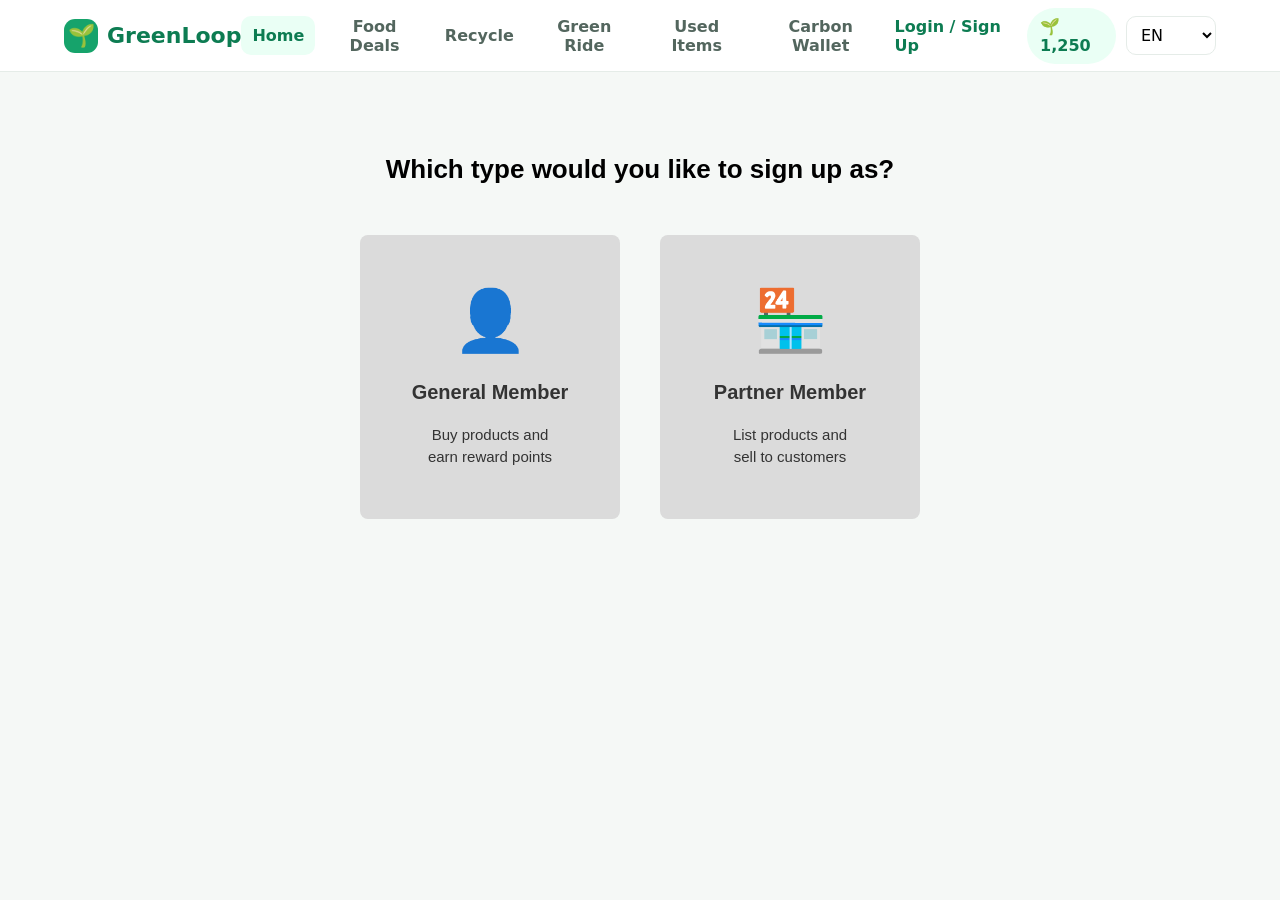
==== commit 6c095367: "make route.html and translate all pages" ====
--- a/register.html
+++ b/register.html
@@ -79,21 +79,37 @@
 
             <button class="active"
                     data-page="home"
+                    data-i18n="home"
                     onclick="showPage('home',this)">
                 Home
             </button>
 
             <button data-page="food"
+                    data-i18n="food"
                     onclick="showPage('food',this)">
                 Food Deals
             </button>
 
+            <button data-page="recycle"
+                    data-i18n="recycle"
+                    onclick="showPage('recycle',this)">
+                Recycle
+            </button>
+
             <button data-page="transport"
+                    data-i18n="transport"
                     onclick="showPage('transport',this)">
                 Green Ride
             </button>
 
+            <button data-page="used"
+                    data-i18n="used"
+                    onclick="showPage('used',this)">
+                Used Items
+            </button>
+
             <button data-page="wallet"
+                    data-i18n="wallet"
                     onclick="showPage('wallet',this)">
                 Carbon Wallet
             </button>
@@ -111,7 +127,7 @@
             </div>
             <div id="userInfo" style="display: none; align-items: center; gap: 10px; padding: 0 10px;">
                 <span id="userName" style="font-weight: 850; color: var(--green2);"></span>
-                <button onclick="logout()" style="cursor: pointer; border: none; background: none; font-weight: 850; color: var(--muted); padding: 0;">
+                <button onclick="logout()" data-i18n="logout" style="cursor: pointer; border: none; background: none; font-weight: 850; color: var(--muted); padding: 0;">
                     Logout
                 </button>
             </div>
@@ -132,21 +148,21 @@
     </nav>
 
     <main class="role-selection-wrapper">
-        <h2 class="title">어떤 유형으로 가입하시겠어요?</h2>
-        
+        <h2 class="title" data-i18n="register_title">어떤 유형으로 가입하시겠어요?</h2>
+
         <div class="card-container">
             <!-- 일반 회원 카드 -->
             <div class="role-card" id="memberCard">
                 <div class="icon-placeholder">👤</div> <!-- 이미지로 교체 가능 -->
-                <h3>일반 회원</h3>
-                <p>상품을 구매하고<br>포인트를 적립해요</p>
+                <h3 data-i18n="register_member_title">일반 회원</h3>
+                <p data-i18n="register_member_desc">상품을 구매하고<br>포인트를 적립해요</p>
             </div>
 
             <!-- 파트너 회원 카드 -->
             <div class="role-card" id="partnerCard">
                 <div class="icon-placeholder">🏪</div> <!-- 이미지로 교체 가능 -->
-                <h3>파트너 회원</h3>
-                <p>상품을 등록하고<br>판매할 수 있어요</p>
+                <h3 data-i18n="register_partner_title">파트너 회원</h3>
+                <p data-i18n="register_partner_desc">상품을 등록하고<br>판매할 수 있어요</p>
             </div>
         </div>
     </main>
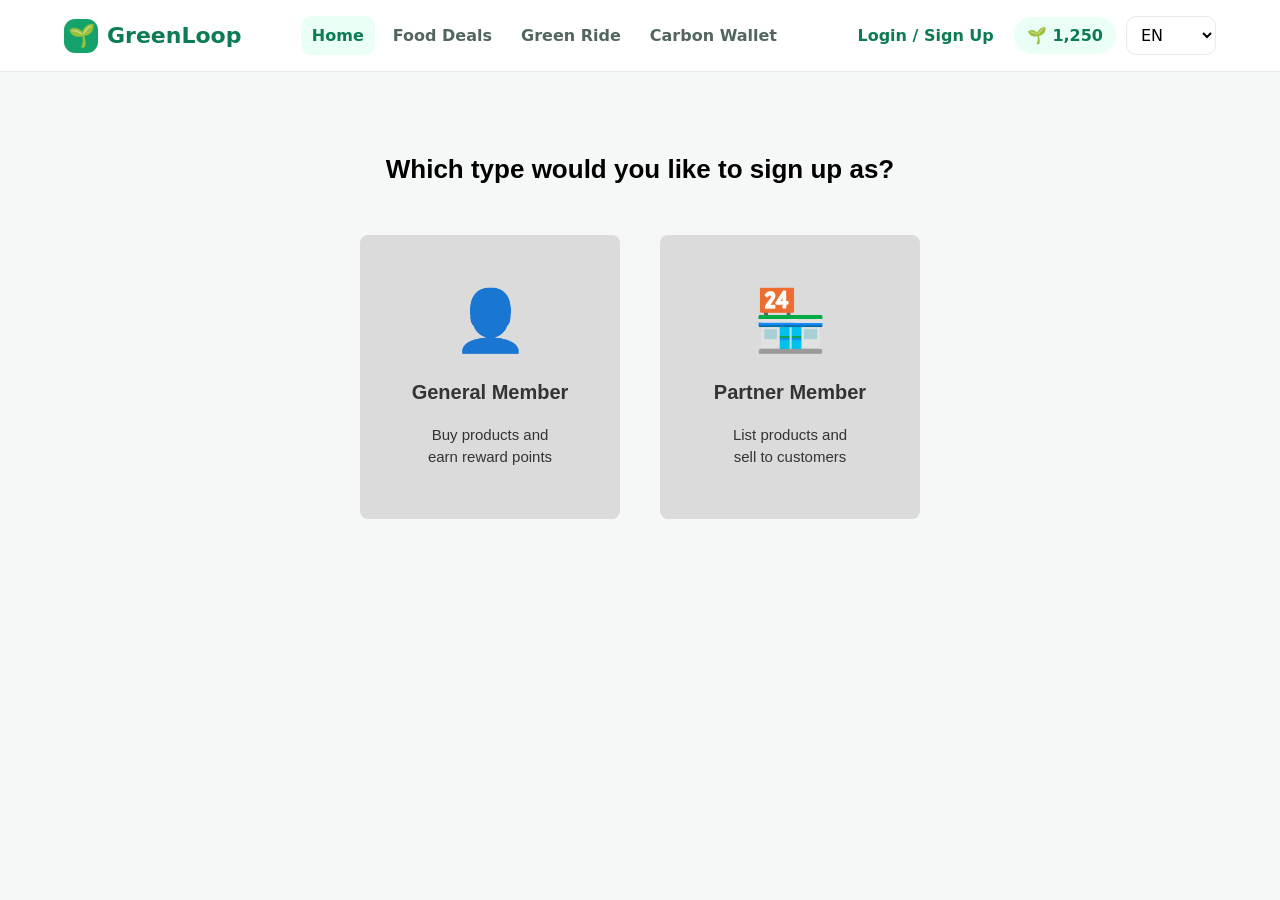
==== commit 991df698: "Merge branch 'origin/main' resolving conflicts Preserve teammate's decision to remove Recycle and Us" ====
--- a/register.html
+++ b/register.html
@@ -90,22 +90,10 @@
                 Food Deals
             </button>
 
-            <button data-page="recycle"
-                    data-i18n="recycle"
-                    onclick="showPage('recycle',this)">
-                Recycle
-            </button>
-
             <button data-page="transport"
                     data-i18n="transport"
                     onclick="showPage('transport',this)">
                 Green Ride
-            </button>
-
-            <button data-page="used"
-                    data-i18n="used"
-                    onclick="showPage('used',this)">
-                Used Items
             </button>
 
             <button data-page="wallet"
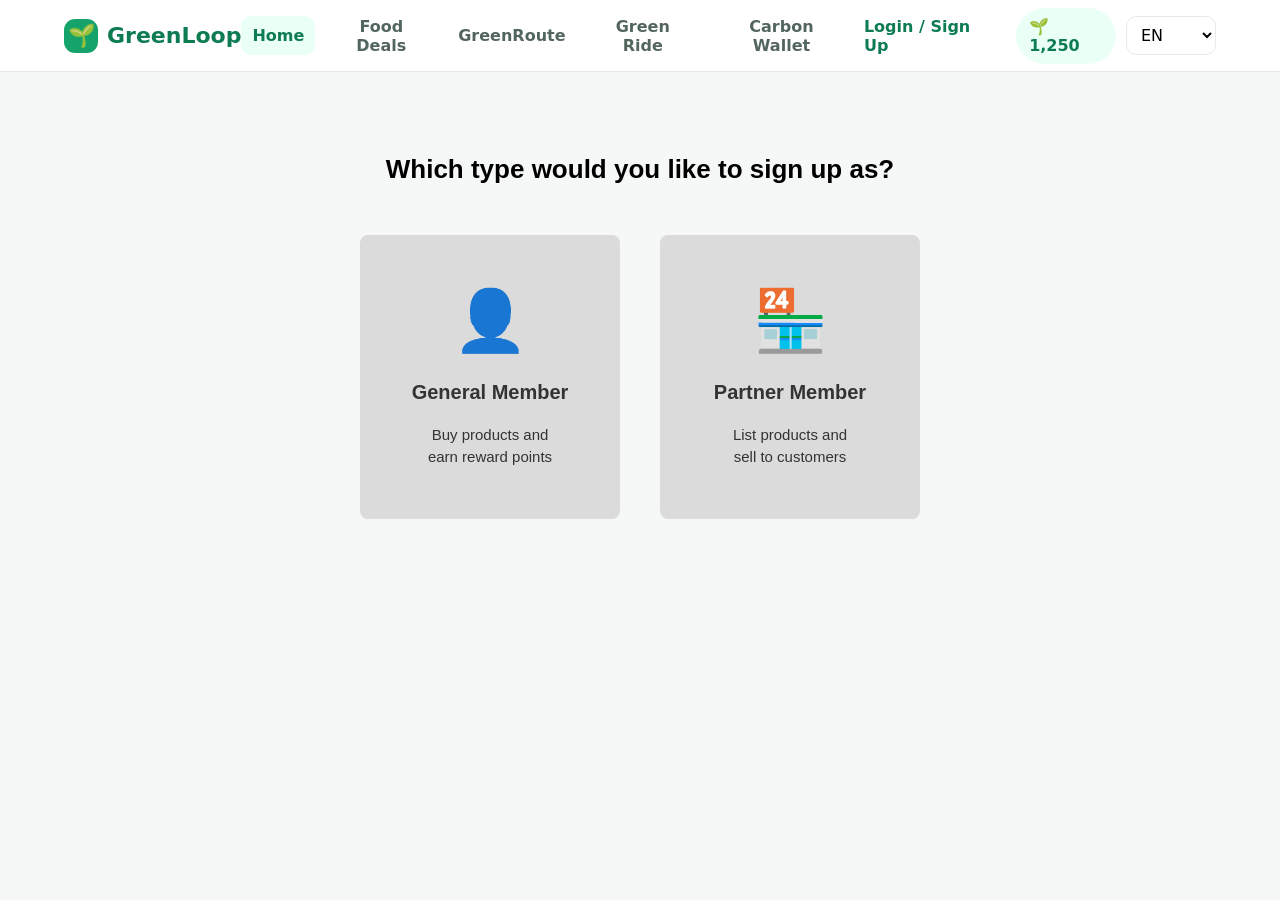
==== commit 260b16a3: "Add route-based food rescue and mileage checkout" ====
--- a/register.html
+++ b/register.html
@@ -90,6 +90,11 @@
                 Food Deals
             </button>
 
+            <button data-page="route"
+                    onclick="window.location.href='route.html'">
+                GreenRoute
+            </button>
+
             <button data-page="transport"
                     data-i18n="transport"
                     onclick="showPage('transport',this)">
@@ -157,4 +162,4 @@
     <script src="script.js"></script>
     <script src="register.js"></script>
 </body>
-</html>+</html>
--- a/style.css
+++ b/style.css
@@ -520,47 +520,183 @@
 }
 
 .foodBanner{
-    background:linear-gradient(135deg,#0d7c52,#18ad70);
-    color:#fff;
+    background:
+        radial-gradient(circle at 82% 8%,rgba(255,255,255,.7),transparent 24%),
+        linear-gradient(125deg,#fff3d8 0%,#ffd79b 53%,#f6a978 100%);
+    color:#3f2b22;
     border-radius:23px;
-    padding:25px 30px;
-    display:flex;
-    justify-content:space-between;
+    padding:26px 28px;
+    display:grid;
+    grid-template-columns:minmax(260px,1.05fr) minmax(330px,1.25fr) auto;
+    gap:28px;
     align-items:center;
     margin-bottom:30px;
     overflow:hidden;
-}
-
-.foodBanner span{
-    background:rgba(255,255,255,.15);
+    text-decoration:none;
+    position:relative;
+    border:1px solid rgba(198,105,45,.18);
+    box-shadow:0 16px 36px rgba(156,86,40,.16);
+    transition:transform .2s ease,box-shadow .2s ease;
+}
+
+.foodBanner:hover{
+    transform:translateY(-3px);
+    box-shadow:0 22px 44px rgba(156,86,40,.22);
+}
+
+.foodBanner:focus-visible{
+    outline:3px solid #ef8c51;
+    outline-offset:3px;
+}
+
+.foodRouteCopy>span{
+    background:#3f2b22;
+    color:#fff7e9;
     padding:6px 9px;
     border-radius:999px;
     font-size:11px;
     font-weight:900;
+    letter-spacing:.04em;
 }
 
 .foodBanner h2{
-    font-size:38px;
-    margin:12px 0 4px;
+    max-width:390px;
+    font-size:30px;
+    line-height:1.08;
+    margin:14px 0 9px;
 }
 
 .foodBanner p{
     margin:0;
-    opacity:.9;
-}
-
-.foodBannerIcon{
-    font-size:105px;
-    opacity:.3;
-}
+    color:#735345;
+    font-size:13px;
+    line-height:1.55;
+}
+
+.foodRouteProof{
+    display:flex;
+    align-items:center;
+    gap:7px;
+    margin-top:14px;
+    font-size:11px;
+    color:#754d37;
+}
+
+.foodRouteProof span{
+    width:18px;
+    height:18px;
+    display:grid;
+    place-items:center;
+    border-radius:50%;
+    background:#e96f45;
+    color:#fff;
+    font-weight:900;
+}
+
+.foodRouteVisual{
+    height:132px;
+    position:relative;
+    border:1px solid rgba(113,70,42,.14);
+    border-radius:18px;
+    background:rgba(255,250,238,.58);
+}
+
+.foodRouteVisual svg{
+    position:absolute;
+    inset:12px 10px 5px;
+    width:calc(100% - 20px);
+    height:calc(100% - 17px);
+    overflow:visible;
+}
+
+.foodRouteVisual path{fill:none;stroke-linecap:round}
+.routePathShadow{stroke:rgba(120,74,43,.15);stroke-width:9}
+.routePathDash{stroke:#d95f3b;stroke-width:3;stroke-dasharray:7 8}
+
+.routeVisualNode{
+    position:absolute;
+    display:flex;
+    flex-direction:column;
+    align-items:center;
+    color:#4d3428;
+    font-size:10px;
+    font-weight:800;
+    white-space:nowrap;
+}
+
+.routeVisualNode i{
+    width:28px;
+    height:28px;
+    display:grid;
+    place-items:center;
+    margin-bottom:5px;
+    border:3px solid #fff8ea;
+    border-radius:50%;
+    background:#d95f3b;
+    box-shadow:0 5px 12px rgba(0,0,0,.18);
+    font-style:normal;
+}
+
+.routeVisualStart{left:4%;bottom:13px}
+.routeVisualEnd{right:2%;top:9px}
+
+.routeVisualStore{
+    left:47%;
+    top:36px;
+    transform:translateX(-50%);
+    padding:8px 11px;
+    border-radius:12px;
+    background:#fffaf0;
+    color:#4d3428;
+    box-shadow:0 8px 20px rgba(0,0,0,.16);
+}
+
+.routeVisualStore i{
+    width:34px;
+    height:34px;
+    margin-top:-25px;
+    background:#fffaf0;
+    border-color:#f4a261;
+    font-size:17px;
+}
+
+.routeVisualStore small{margin-top:2px;color:#6b7d74;font-size:8px}
+
+.foodRouteAction{
+    min-width:170px;
+    display:grid;
+    grid-template-columns:1fr auto;
+    gap:4px 10px;
+    align-items:center;
+    padding:15px 16px;
+    border-radius:15px;
+    background:#3f2b22;
+    color:#fff8ea;
+    box-shadow:0 8px 22px rgba(0,0,0,.12);
+}
+
+.foodRouteDiscount{
+    grid-column:1/-1;
+    color:#ffc276;
+    font-size:10px;
+    font-weight:900;
+    text-transform:uppercase;
+}
+
+.foodRouteAction strong{font-size:13px;white-space:nowrap}
+.foodRouteAction i{font-size:20px;font-style:normal;transition:transform .2s}
+.foodBanner:hover .foodRouteAction i{transform:translateX(4px)}
 
 .restaurantGrid{
     display:grid;
-    grid-template-columns:repeat(2,1fr);
+    grid-template-columns:repeat(2,minmax(0,1fr));
     gap:18px;
+    width:100%;
 }
 
 .restaurantCard{
+    min-width:0;
+    width:100%;
     background:#fff;
     border:1px solid var(--line);
     border-radius:22px;
@@ -920,6 +1056,15 @@
     display:grid;
     place-items:center;
     font-size:22px;
+    overflow:hidden;
+}
+
+.cartItemEmoji img{
+    width:100%;
+    height:100%;
+    object-fit:cover;
+    font-size:10px;
+    color:var(--muted);
 }
 
 .cartItemInfo{
@@ -1018,11 +1163,13 @@
     margin-bottom:5px;
 }
 
-.scheduleArea select{
+.scheduleArea select,
+.scheduleArea input{
     width:100%;
     border:1px solid var(--line);
     border-radius:10px;
     padding:10px;
+    font-family:inherit;
 }
 
 .addressBox{
@@ -1078,12 +1225,33 @@
     margin-top:3px;
 }
 
-.promoBox{
+.mileageUseBox{
+    padding:14px;
+    background:#f5f8f6;
+    border:1px solid var(--line);
+    border-radius:14px;
+}
+
+.mileageBalanceLine{
+    display:flex;
+    justify-content:space-between;
+    align-items:center;
+    margin-bottom:10px;
+    color:var(--muted);
+    font-size:13px;
+}
+
+.mileageBalanceLine strong{
+    color:var(--green2);
+    font-size:15px;
+}
+
+.mileageInputRow{
     display:flex;
     gap:8px;
 }
 
-.promoBox input{
+.mileageInputRow input{
     flex:1;
     border:1px solid var(--line);
     border-radius:11px;
@@ -1091,7 +1259,7 @@
     outline:none;
 }
 
-.promoBox button{
+.mileageInputRow button{
     background:var(--green2);
     color:#fff;
     border-radius:11px;
@@ -1099,34 +1267,10 @@
     font-weight:850;
 }
 
-.promoMessage{
+.mileageMessage{
     color:var(--green2);
     font-size:12px;
     margin-top:7px;
-}
-
-.groupOrderBox{
-    margin-top:18px;
-    padding:15px;
-    background:#f5f8f6;
-    border-radius:15px;
-    display:flex;
-    justify-content:space-between;
-    align-items:center;
-}
-
-.groupOrderBox p{
-    margin:4px 0 0;
-    color:var(--muted);
-    font-size:12px;
-}
-
-.groupOrderBox button{
-    background:var(--green);
-    color:#fff;
-    padding:9px 13px;
-    border-radius:9px;
-    font-weight:800;
 }
 
 .orderNote{
@@ -1425,6 +1569,15 @@
         #dcefe4;
 }
 
+.googleRideMap{position:absolute;inset:0;z-index:1}
+.rideMap.googleReady::before,
+.rideMap.googleReady .mapRoad,
+.rideMap.googleReady .userLocation,
+.rideMap.googleReady .mapDestination{display:none}
+.rideMap.googleReady .mapETA,
+.rideMap.googleReady .mapControls{z-index:2}
+.rideMap.googleReady .evMarker{display:none}
+
 .rideMap::before{
     content:"";
     position:absolute;
@@ -1618,6 +1771,16 @@
     background:transparent;
 }
 
+.locationInput gmp-place-autocomplete{width:100%;border:0;background:transparent}
+.useMyLocationButton{flex:0 0 auto;width:34px;height:34px;border-radius:9px;background:var(--mint);color:var(--green2);font-size:20px;font-weight:900}
+.useMyLocationButton:hover{background:#dcefe4}
+.useMyLocationButton:disabled{opacity:.55;cursor:wait}
+.pickupResolvedAddress{margin:5px 4px 0 44px;color:var(--green2);font-size:10px;line-height:1.4}
+.previewRideRoute{width:100%;margin-top:12px;padding:11px 14px;border:1px solid var(--green);border-radius:11px;background:#fff;color:var(--green2);font-weight:850}
+.rideRouteStatus{min-height:18px;margin-top:7px;color:var(--muted);font-size:11px;line-height:1.45}
+.rideRouteStatus.error{color:#b33}
+.rideCalculation{margin-top:9px;padding:9px 11px;border:1px solid var(--line);border-radius:10px;color:var(--muted);font-size:10px;line-height:1.5}
+
 .locationLine{
     height:20px;
     width:2px;
@@ -1942,8 +2105,17 @@
         gap:15px;
     }
 
-    .foodBannerIcon{
-        display:none;
+    .foodBanner{
+        grid-template-columns:1fr;
+        gap:18px;
+    }
+
+    .foodRouteVisual{
+        min-width:0;
+    }
+
+    .foodRouteAction{
+        width:100%;
     }
 
     .foodBanner h2{
@@ -2033,4 +2205,71 @@
     .cartItem{
         flex-wrap:wrap;
     }
-}+}
+
+.partnerRestaurantImage{
+    height:155px;
+    background:
+        radial-gradient(circle at 75% 22%,rgba(255,255,255,.75),transparent 24%),
+        linear-gradient(135deg,#fff3dc,#ffd9ae);
+    font-size:62px;
+}
+
+.partnerRestaurantImage.hasPhoto{
+    display:block;
+    background:#eee;
+}
+
+.restaurantPhotoLink{
+    position:absolute;
+    inset:0;
+    display:block;
+}
+
+.restaurantPhotoLink img{
+    width:100%;
+    height:100%;
+    display:block;
+    object-fit:cover;
+    transition:transform .25s ease;
+}
+
+.restaurantCard:hover .restaurantPhotoLink img{transform:scale(1.035)}
+
+.restaurantPhotoCredit{
+    position:absolute;
+    right:12px;
+    bottom:10px;
+    z-index:2;
+    max-width:70%;
+    padding:5px 8px;
+    overflow:hidden;
+    border-radius:7px;
+    background:rgba(20,20,20,.72);
+    color:#fff;
+    text-overflow:ellipsis;
+    white-space:nowrap;
+    font-size:9px;
+    text-decoration:none;
+}
+
+.restaurantPhotoCredit:hover{background:rgba(20,20,20,.9)}
+
+.partnerRestaurantImage.hasPhoto::after{
+    content:"";
+    position:absolute;
+    inset:0;
+    pointer-events:none;
+    background:linear-gradient(to bottom,rgba(0,0,0,.12),transparent 45%,rgba(0,0,0,.18));
+}
+
+.partnerRestaurantImage .restaurantDiscount,
+.partnerRestaurantImage .restaurantOpen{z-index:3}
+
+.restaurantLocationText{
+    display:-webkit-box;
+    overflow:hidden;
+    -webkit-box-orient:vertical;
+    -webkit-line-clamp:2;
+    min-height:40px;
+}
